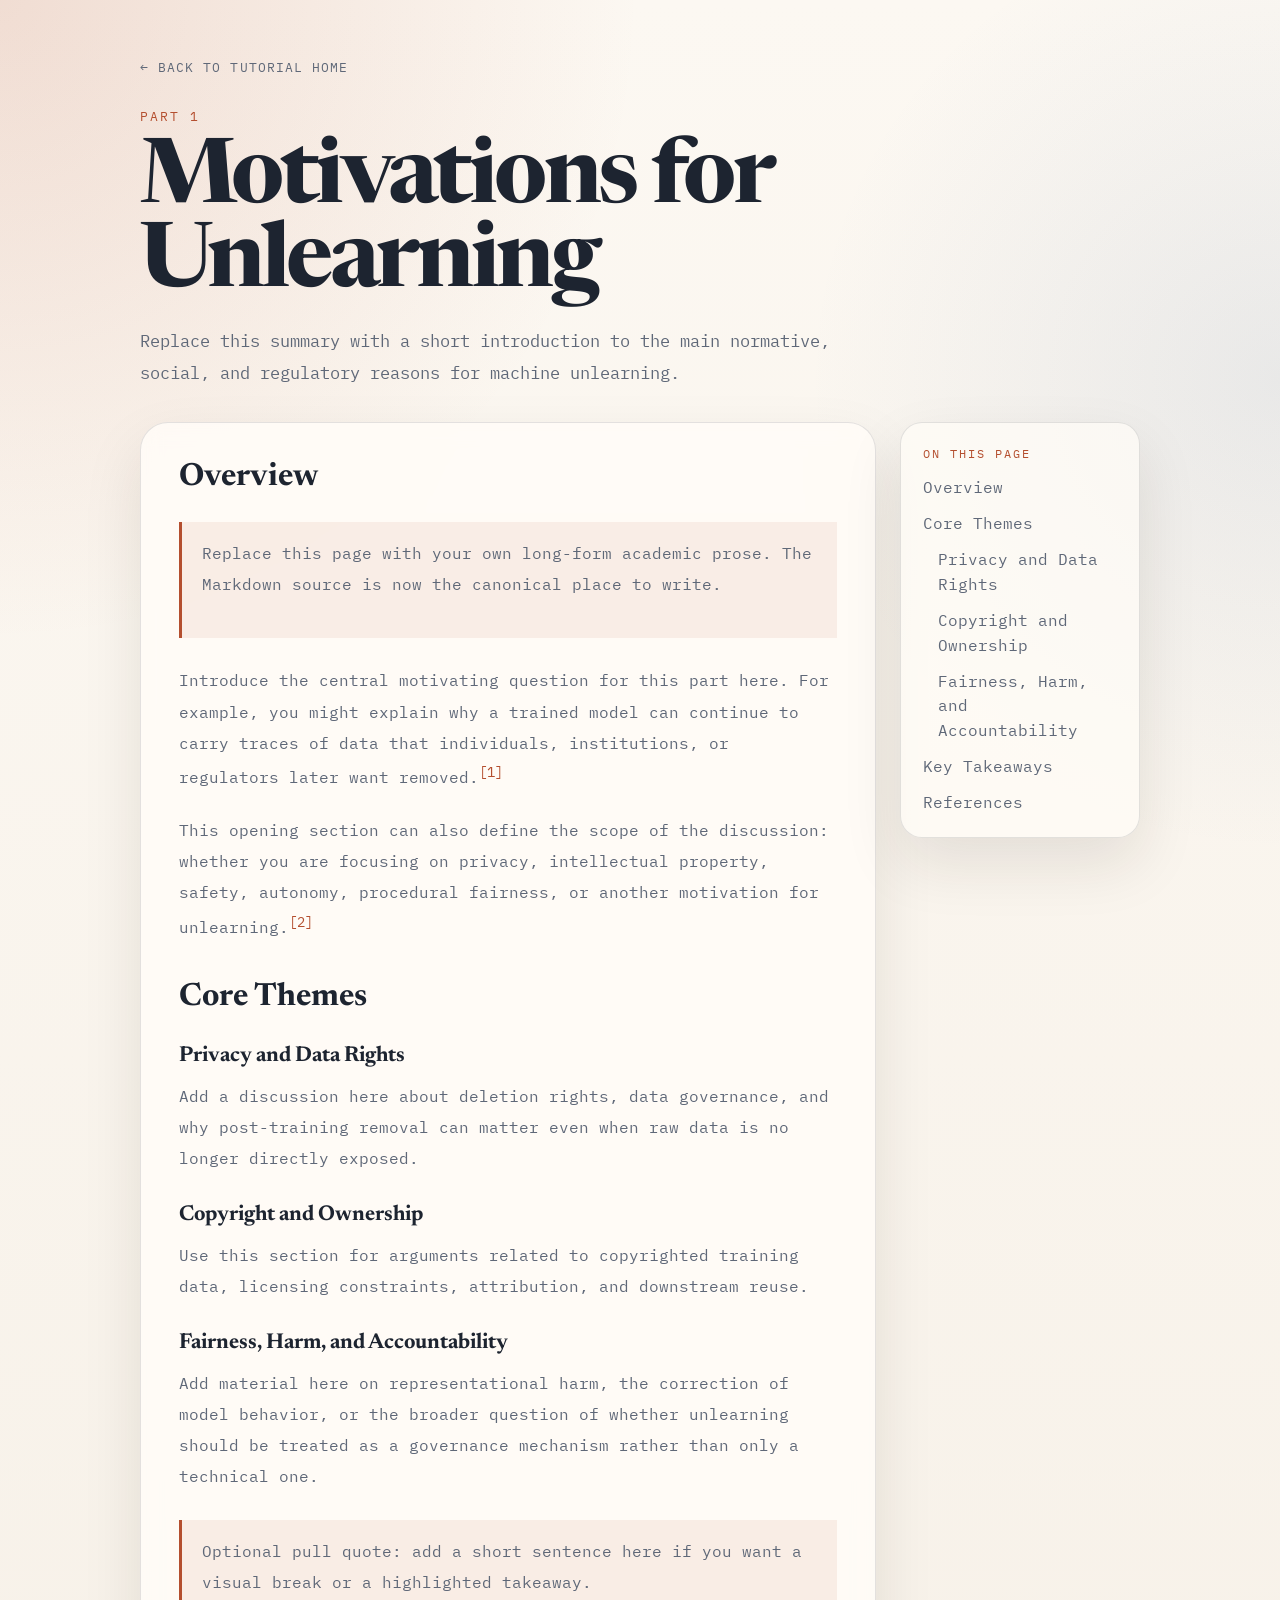
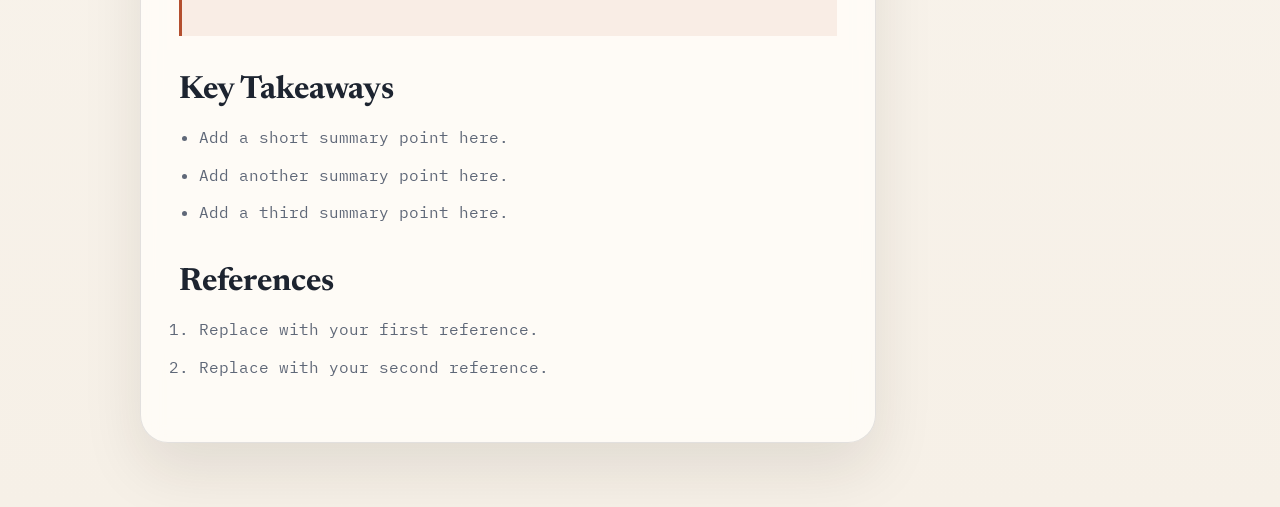
==== part-1-motivations-for-unlearning.html @ 7aaa1b95 "update" ====
<!-- Generated from content/part-1-motivations-for-unlearning.md by scripts/build_site.py -->
<!DOCTYPE html>
<html lang="en">
  <head>
    <meta charset="UTF-8" />
    <meta name="viewport" content="width=device-width, initial-scale=1.0" />
    <title>Motivations for Unlearning | Unlearning Data at Scale</title>
    <meta name="description" content="Part 1 of Unlearning Data at Scale: Motivations for unlearning." />
    <link rel="preconnect" href="https://fonts.googleapis.com" />
    <link rel="preconnect" href="https://fonts.gstatic.com" crossorigin />
    <link
      href="https://fonts.googleapis.com/css2?family=IBM+Plex+Mono:wght@400;500&family=Newsreader:opsz,wght@6..72,500;6..72,700&display=swap"
      rel="stylesheet"
    />
    <link rel="stylesheet" href="article.css" />
  </head>
  <body>
    <div class="article-shell">
      <header class="article-header">
        <a class="back-link" href="index.html">← Back to tutorial home</a>
        <p class="article-kicker">Part 1</p>
        <h1 class="article-title">Motivations for Unlearning</h1>
        <p class="article-dek">Replace this summary with a short introduction to the main normative, social, and regulatory reasons for machine unlearning.</p>
      </header>

      <main class="article-layout">
        <article class="article-body">
          <h2 id="overview">Overview</h2>
          <blockquote><p>Replace this page with your own long-form academic prose. The Markdown source is now the canonical place to write.</p></blockquote>
          <p>Introduce the central motivating question for this part here. For example, you might explain why a trained model can continue to carry traces of data that individuals, institutions, or regulators later want removed.<a class="citation" href="#ref-1">[1]</a></p>
          <p>This opening section can also define the scope of the discussion: whether you are focusing on privacy, intellectual property, safety, autonomy, procedural fairness, or another motivation for unlearning.<a class="citation" href="#ref-2">[2]</a></p>
          <h2 id="sections">Core Themes</h2>
          <h3 id="privacy">Privacy and Data Rights</h3>
          <p>Add a discussion here about deletion rights, data governance, and why post-training removal can matter even when raw data is no longer directly exposed.</p>
          <h3 id="copyright">Copyright and Ownership</h3>
          <p>Use this section for arguments related to copyrighted training data, licensing constraints, attribution, and downstream reuse.</p>
          <h3 id="fairness">Fairness, Harm, and Accountability</h3>
          <p>Add material here on representational harm, the correction of model behavior, or the broader question of whether unlearning should be treated as a governance mechanism rather than only a technical one.</p>
          <blockquote><p>Optional pull quote: add a short sentence here if you want a visual break or a highlighted takeaway.</p></blockquote>
          <h2 id="takeaways">Key Takeaways</h2>
          <ul>
            <li>Add a short summary point here.</li>
            <li>Add another summary point here.</li>
            <li>Add a third summary point here.</li>
          </ul>
          <h2 id="references">References</h2>
          <ol>
            <li id="ref-1">Replace with your first reference.</li>
            <li id="ref-2">Replace with your second reference.</li>
          </ol>
        </article>

        <aside class="article-aside">
          <p class="aside-label">On This Page</p>
          <ul class="aside-list">
            <li class="toc-item"><a href="#overview">Overview</a></li>
            <li class="toc-item"><a href="#sections">Core Themes</a></li>
            <li class="toc-item toc-subitem"><a href="#privacy">Privacy and Data Rights</a></li>
            <li class="toc-item toc-subitem"><a href="#copyright">Copyright and Ownership</a></li>
            <li class="toc-item toc-subitem"><a href="#fairness">Fairness, Harm, and Accountability</a></li>
            <li class="toc-item"><a href="#takeaways">Key Takeaways</a></li>
            <li class="toc-item"><a href="#references">References</a></li>
          </ul>
        </aside>
      </main>
    </div>
  </body>
</html>
---- article.css ----
:root {
  --bg: #f6f0e7;
  --panel: rgba(255, 252, 247, 0.88);
  --ink: #1d2430;
  --muted: #5f6878;
  --line: rgba(29, 36, 48, 0.12);
  --accent: #b44f2f;
  --accent-soft: rgba(180, 79, 47, 0.08);
  --shadow: 0 26px 60px rgba(40, 33, 23, 0.1);
}

* {
  box-sizing: border-box;
}

html {
  min-height: 100%;
  background:
    radial-gradient(circle at top left, rgba(180, 79, 47, 0.16), transparent 26%),
    radial-gradient(circle at right 18%, rgba(75, 110, 160, 0.1), transparent 22%),
    linear-gradient(180deg, #fcf8f2 0%, var(--bg) 100%);
}

body {
  margin: 0;
  min-height: 100vh;
  color: var(--ink);
  font-family: "IBM Plex Mono", monospace;
}

a {
  color: inherit;
}

.article-shell {
  width: min(1000px, calc(100% - 2rem));
  margin: 0 auto;
  padding: 2rem 0 4rem;
}

.article-header {
  padding: 1.5rem 0 2rem;
}

.back-link {
  display: inline-flex;
  align-items: center;
  gap: 0.45rem;
  color: var(--muted);
  text-decoration: none;
  font-size: 0.82rem;
  letter-spacing: 0.08em;
  text-transform: uppercase;
}

.back-link:hover,
.back-link:focus-visible {
  color: var(--accent);
}

.article-kicker {
  margin: 2rem 0 0.85rem;
  color: var(--accent);
  font-size: 0.8rem;
  letter-spacing: 0.16em;
  text-transform: uppercase;
}

.article-title,
.article-body h2,
.article-body h3,
.reference-title {
  font-family: "Newsreader", serif;
}

.article-title {
  margin: 0;
  max-width: 14ch;
  font-size: clamp(3rem, 8vw, 5.6rem);
  line-height: 0.94;
  letter-spacing: -0.04em;
}

.article-dek {
  max-width: 44rem;
  margin: 1.2rem 0 0;
  color: var(--muted);
  font-size: 1.05rem;
  line-height: 1.9;
}

.article-layout {
  display: grid;
  grid-template-columns: minmax(0, 1fr) 240px;
  gap: 1.5rem;
  align-items: start;
}

.article-body {
  padding: 2.4rem;
  border: 1px solid var(--line);
  border-radius: 28px;
  background: var(--panel);
  box-shadow: var(--shadow);
  backdrop-filter: blur(10px);
}

.article-body p {
  margin: 0 0 1.35rem;
  color: var(--muted);
  font-size: 1rem;
  line-height: 1.95;
}

.article-body h2 {
  margin: 2.4rem 0 0.9rem;
  font-size: 2rem;
  line-height: 1.05;
  color: var(--ink);
}

.article-body h3 {
  margin: 1.8rem 0 0.75rem;
  font-size: 1.35rem;
  line-height: 1.15;
  color: var(--ink);
}

.article-body h2:first-child {
  margin-top: 0;
}

.article-body ul,
.article-body ol {
  margin: 0 0 1.35rem;
  padding-left: 1.25rem;
}

.article-body li {
  color: var(--muted);
  line-height: 1.9;
  margin-bottom: 0.45rem;
}

.article-body blockquote {
  margin: 1.7rem 0;
  padding: 1rem 1.2rem;
  border-left: 3px solid var(--accent);
  background: var(--accent-soft);
  color: var(--ink);
}

.article-body hr {
  border: 0;
  border-top: 1px solid var(--line);
  margin: 2rem 0;
}

.citation {
  color: var(--accent);
  text-decoration: none;
  font-size: 0.88em;
  vertical-align: super;
}

.article-aside {
  position: sticky;
  top: 1.5rem;
  padding: 1.4rem;
  border: 1px solid var(--line);
  border-radius: 22px;
  background: rgba(255, 252, 247, 0.72);
  box-shadow: var(--shadow);
}

.aside-label {
  margin: 0 0 0.85rem;
  color: var(--accent);
  font-size: 0.78rem;
  letter-spacing: 0.16em;
  text-transform: uppercase;
}

.aside-list {
  list-style: none;
  margin: 0;
  padding: 0;
}

.aside-list li + li {
  margin-top: 0.7rem;
}

.toc-subitem {
  padding-left: 0.9rem;
}

.aside-list a {
  color: var(--muted);
  text-decoration: none;
  line-height: 1.55;
}

.aside-list a:hover,
.aside-list a:focus-visible {
  color: var(--ink);
  text-decoration: underline;
  text-underline-offset: 0.18em;
}

.references {
  margin-top: 2.6rem;
  padding-top: 1.5rem;
  border-top: 1px solid var(--line);
}

.reference-title {
  margin: 0 0 1rem;
  font-size: 1.7rem;
  color: var(--ink);
}

.reference-list {
  margin: 0;
  padding-left: 1.2rem;
}

.reference-list li {
  margin-bottom: 0.7rem;
}

.article-body code {
  padding: 0.05rem 0.32rem;
  border-radius: 6px;
  background: rgba(29, 36, 48, 0.07);
  color: var(--ink);
  font-size: 0.92em;
}

.article-body strong {
  color: var(--ink);
}

@media (max-width: 900px) {
  .article-layout {
    grid-template-columns: 1fr;
  }

  .article-aside {
    position: static;
  }
}

@media (max-width: 700px) {
  .article-shell {
    width: min(100% - 1rem, 1000px);
    padding-top: 1rem;
  }

  .article-body {
    padding: 1.5rem;
    border-radius: 22px;
  }

  .article-title {
    font-size: clamp(2.6rem, 13vw, 4rem);
  }
}
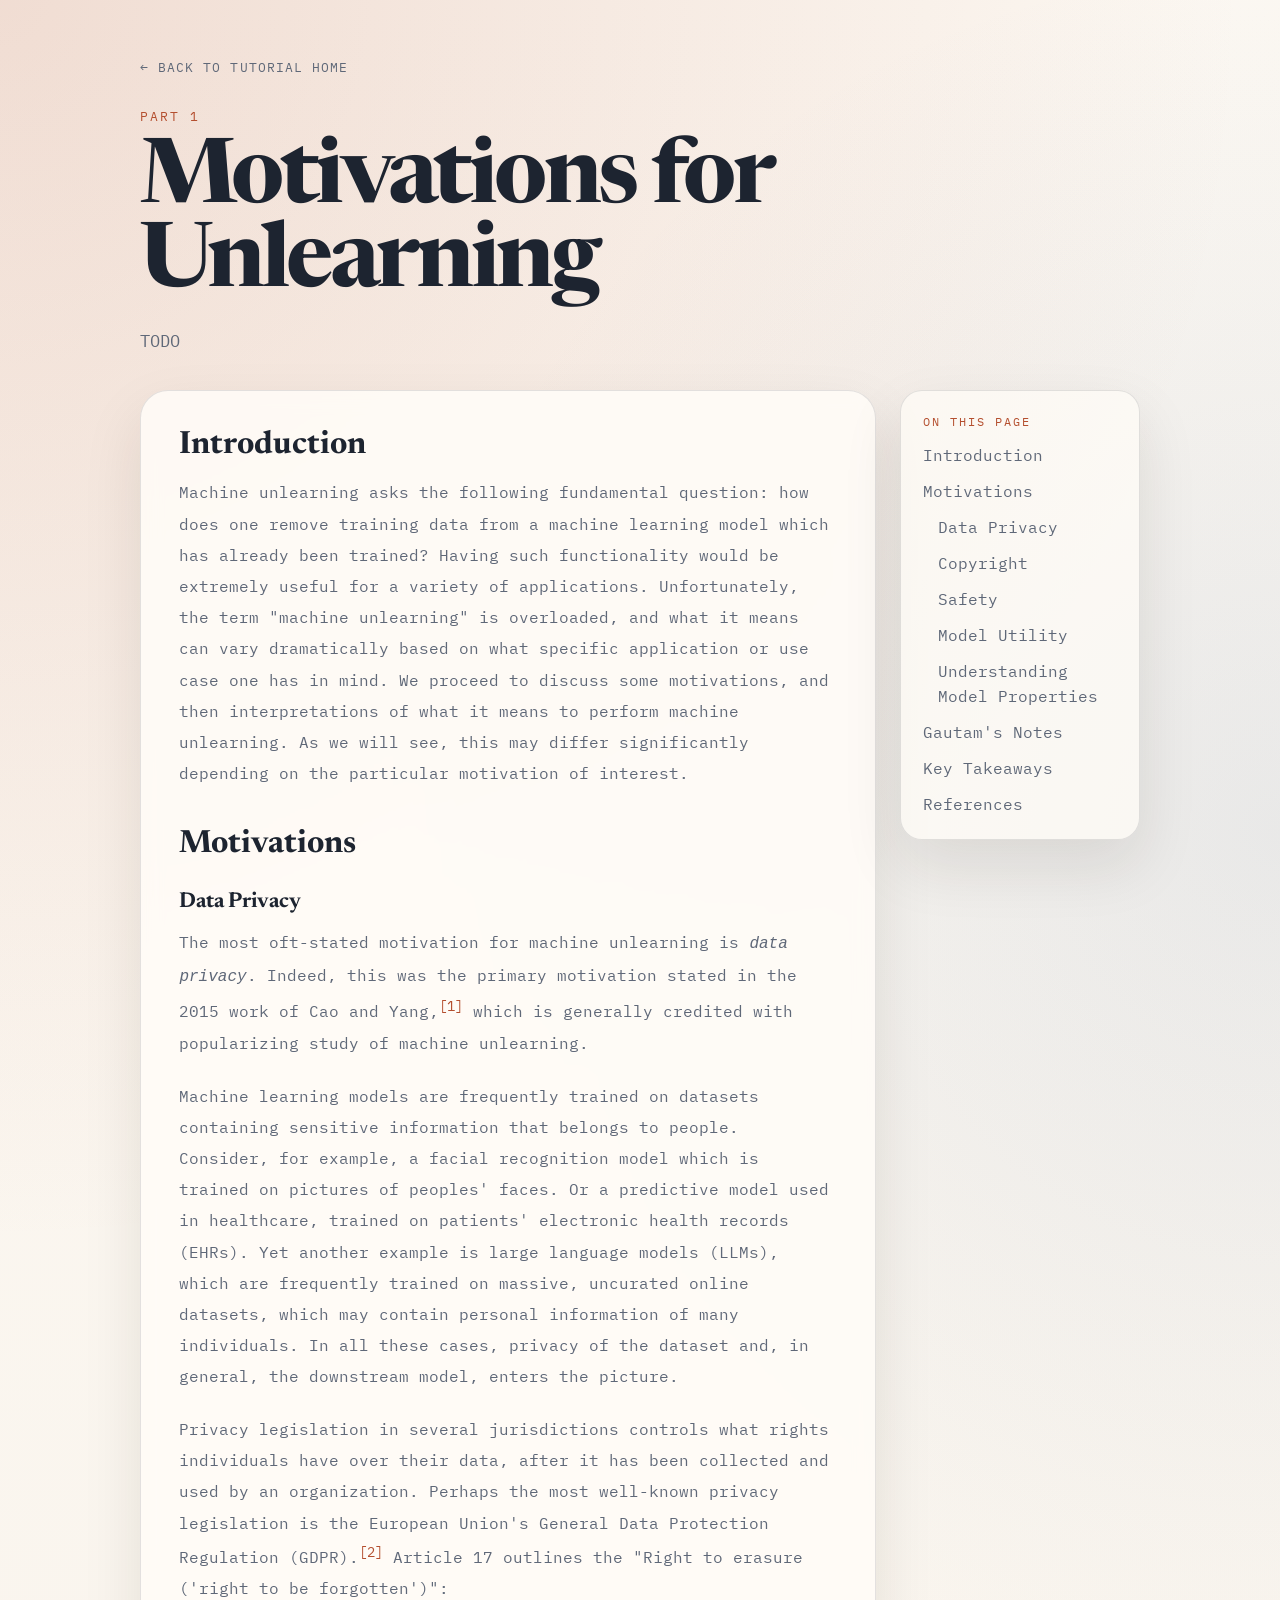
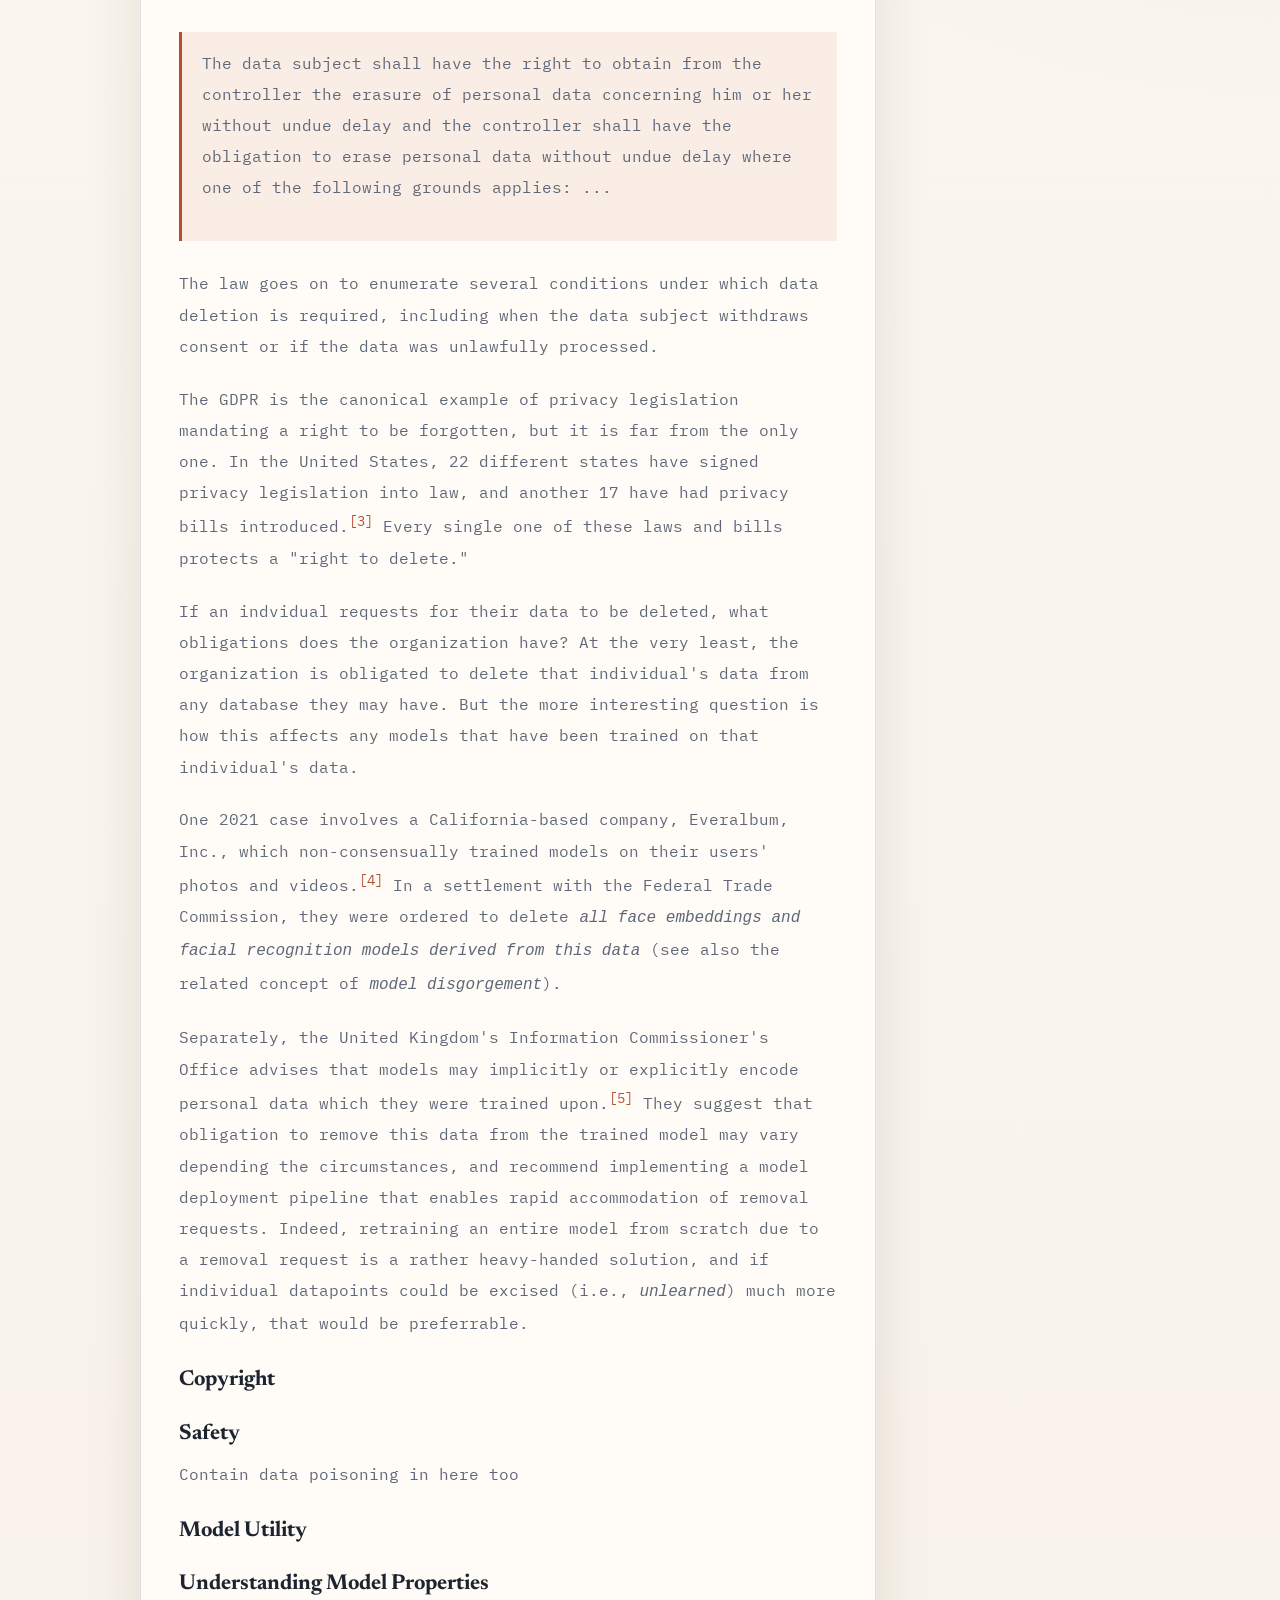
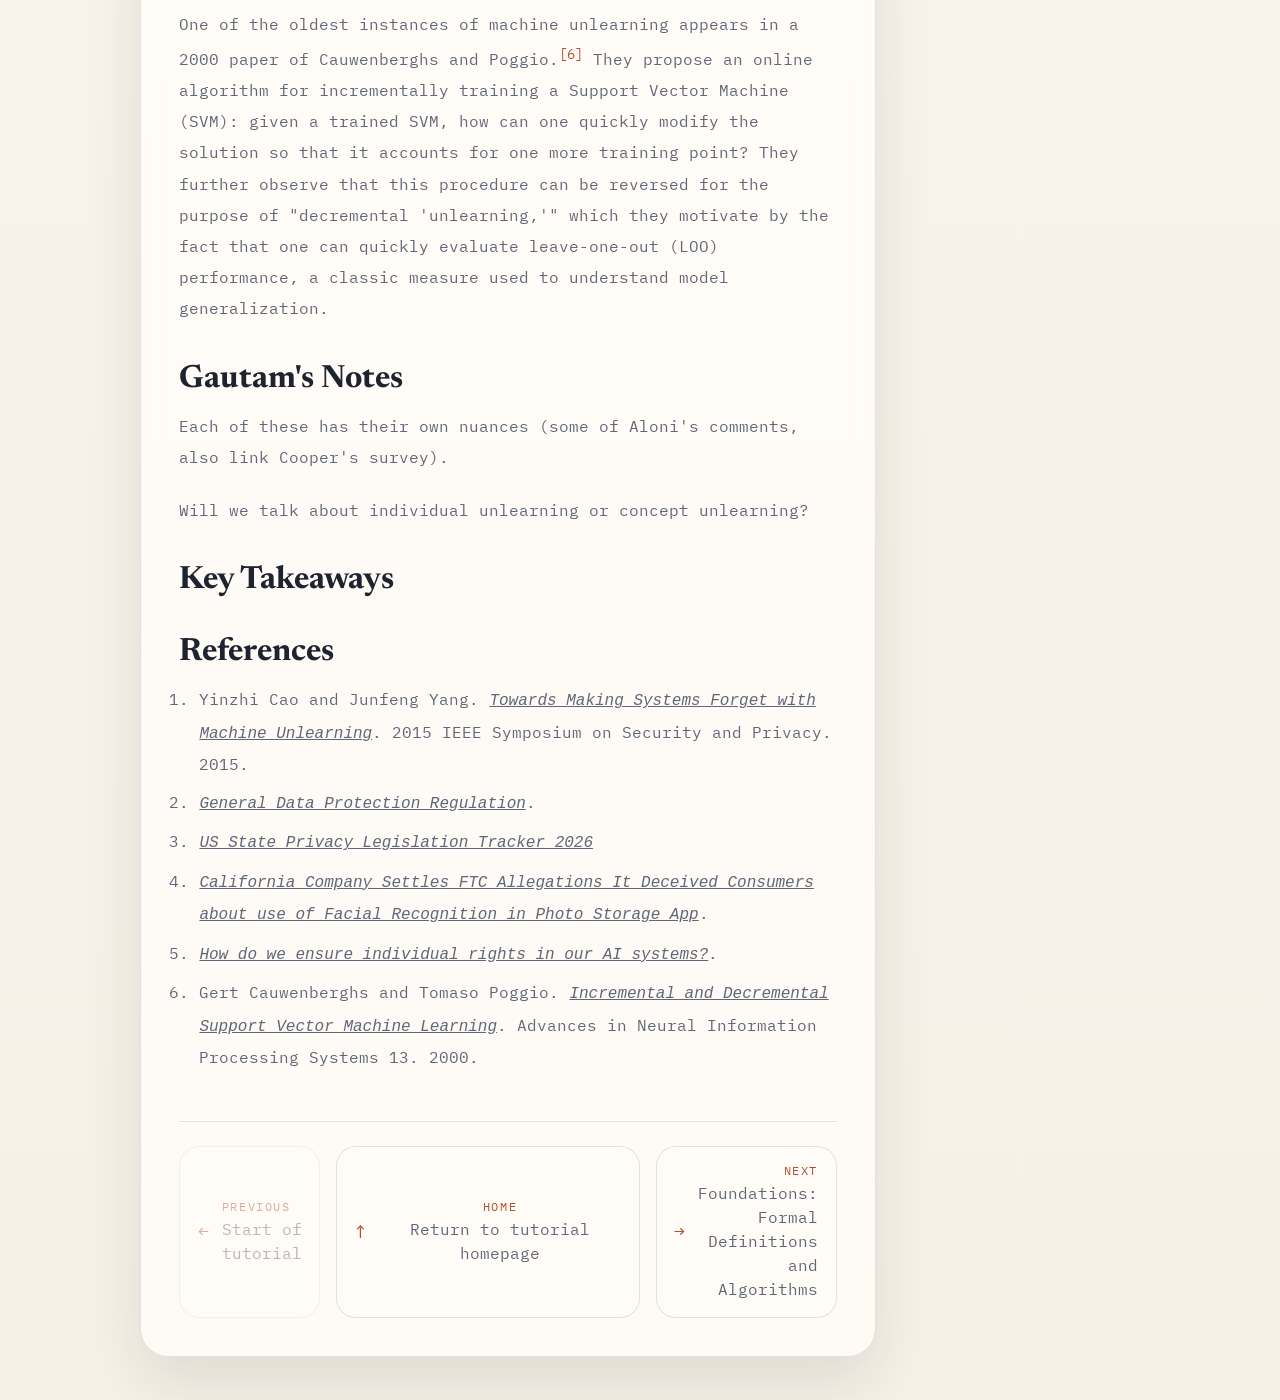
==== commit 2128f9bc: "fix site" ====
--- a/part-1-motivations-for-unlearning.html
+++ b/part-1-motivations-for-unlearning.html
@@ -20,44 +20,62 @@
         <a class="back-link" href="index.html">← Back to tutorial home</a>
         <p class="article-kicker">Part 1</p>
         <h1 class="article-title">Motivations for Unlearning</h1>
-        <p class="article-dek">Replace this summary with a short introduction to the main normative, social, and regulatory reasons for machine unlearning.</p>
+        <p class="article-dek">TODO</p>
       </header>
 
       <main class="article-layout">
         <article class="article-body">
-          <h2 id="overview">Overview</h2>
-          <blockquote><p>Replace this page with your own long-form academic prose. The Markdown source is now the canonical place to write.</p></blockquote>
-          <p>Introduce the central motivating question for this part here. For example, you might explain why a trained model can continue to carry traces of data that individuals, institutions, or regulators later want removed.<a class="citation" href="#ref-1">[1]</a></p>
-          <p>This opening section can also define the scope of the discussion: whether you are focusing on privacy, intellectual property, safety, autonomy, procedural fairness, or another motivation for unlearning.<a class="citation" href="#ref-2">[2]</a></p>
-          <h2 id="sections">Core Themes</h2>
-          <h3 id="privacy">Privacy and Data Rights</h3>
-          <p>Add a discussion here about deletion rights, data governance, and why post-training removal can matter even when raw data is no longer directly exposed.</p>
-          <h3 id="copyright">Copyright and Ownership</h3>
-          <p>Use this section for arguments related to copyrighted training data, licensing constraints, attribution, and downstream reuse.</p>
-          <h3 id="fairness">Fairness, Harm, and Accountability</h3>
-          <p>Add material here on representational harm, the correction of model behavior, or the broader question of whether unlearning should be treated as a governance mechanism rather than only a technical one.</p>
-          <blockquote><p>Optional pull quote: add a short sentence here if you want a visual break or a highlighted takeaway.</p></blockquote>
+          <h2 id="introduction">Introduction</h2>
+          <p>Machine unlearning asks the following fundamental question: how does one remove training data from a machine learning model which has already been trained? Having such functionality would be extremely useful for a variety of applications. Unfortunately, the term &quot;machine unlearning&quot; is overloaded, and what it means can vary dramatically based on what specific application or use case one has in mind. We proceed to discuss some motivations, and then interpretations of what it means to perform machine unlearning. As we will see, this may differ significantly depending on the particular motivation of interest.</p>
+          <h2 id="motivations">Motivations</h2>
+          <h3 id="privacy">Data Privacy</h3>
+          <p>The most oft-stated motivation for machine unlearning is <em>data privacy</em>. Indeed, this was the primary motivation stated in the 2015 work of Cao and Yang,<a class="citation" href="#CY15">[1]</a> which is generally credited with popularizing study of machine unlearning.</p>
+          <p>Machine learning models are frequently trained on datasets containing sensitive information that belongs to people. Consider, for example, a facial recognition model which is trained on pictures of peoples&#x27; faces. Or a predictive model used in healthcare, trained on patients&#x27; electronic health records (EHRs). Yet another example is large language models (LLMs), which are frequently trained on massive, uncurated online datasets, which may contain personal information of many individuals. In all these cases, privacy of the dataset and, in general, the downstream model, enters the picture.</p>
+          <p>Privacy legislation in several jurisdictions controls what rights individuals have over their data, after it has been collected and used by an organization. Perhaps the most well-known privacy legislation is the European Union&#x27;s General Data Protection Regulation (GDPR).<a class="citation" href="#gdpr">[2]</a> Article 17 outlines the &quot;Right to erasure (&#x27;right to be forgotten&#x27;)&quot;:</p>
+          <blockquote><p>The data subject shall have the right to obtain from the controller the erasure of personal data concerning him or her without undue delay and the controller shall have the obligation to erase personal data without undue delay where one of the following grounds applies: ...</p></blockquote>
+          <p>The law goes on to enumerate several conditions under which data deletion is required, including when the data subject withdraws consent or if the data was unlawfully processed.</p>
+          <p>The GDPR is the canonical example of privacy legislation mandating a right to be forgotten, but it is far from the only one. In the United States, 22 different states have signed privacy legislation into law, and another 17 have had privacy bills introduced.<a class="citation" href="#iapp">[3]</a> Every single one of these laws and bills protects a &quot;right to delete.&quot;</p>
+          <p>If an indvidual requests for their data to be deleted, what obligations does the organization have? At the very least, the organization is obligated to delete that individual&#x27;s data from any database they may have. But the more interesting question is how this affects any models that have been trained on that individual&#x27;s data.</p>
+          <p>One 2021 case involves a California-based company, Everalbum, Inc., which non-consensually trained models on their users&#x27; photos and videos.<a class="citation" href="#ftc">[4]</a> In a settlement with the Federal Trade Commission, they were ordered to delete <em>all face embeddings and facial recognition models derived from this data</em> (see also the related concept of <em>model disgorgement</em>).</p>
+          <p>Separately, the United Kingdom&#x27;s Information Commissioner&#x27;s Office advises that models may implicitly or explicitly encode personal data which they were trained upon.<a class="citation" href="#ico">[5]</a> They suggest that obligation to remove this data from the trained model may vary depending the circumstances, and recommend implementing a model deployment pipeline that enables rapid accommodation of removal requests. Indeed, retraining an entire model from scratch due to a removal request is a rather heavy-handed solution, and if individual datapoints could be excised (i.e., <em>unlearned</em>) much more quickly, that would be preferrable.</p>
+          <h3 id="copyright">Copyright</h3>
+          <h3 id="safety">Safety</h3>
+          <p>Contain data poisoning in here too</p>
+          <h3 id="model-utility">Model Utility</h3>
+          <h3 id="understanding-model-properties">Understanding Model Properties</h3>
+          <p>One of the oldest instances of machine unlearning appears in a 2000 paper of Cauwenberghs and Poggio.<a class="citation" href="#CP00">[6]</a> They propose an online algorithm for incrementally training a Support Vector Machine (SVM): given a trained SVM, how can one quickly modify the solution so that it accounts for one more training point? They further observe that this procedure can be reversed for the purpose of &quot;decremental &#x27;unlearning,&#x27;&quot; which they motivate by the fact that one can quickly evaluate leave-one-out (LOO) performance, a classic measure used to understand model generalization.</p>
+          <h2 id="gautam-s-notes">Gautam&#x27;s Notes</h2>
+          <p>Each of these has their own nuances (some of Aloni&#x27;s comments, also link Cooper&#x27;s survey).</p>
+          <p>Will we talk about individual unlearning or concept unlearning?</p>
           <h2 id="takeaways">Key Takeaways</h2>
-          <ul>
-            <li>Add a short summary point here.</li>
-            <li>Add another summary point here.</li>
-            <li>Add a third summary point here.</li>
-          </ul>
           <h2 id="references">References</h2>
           <ol>
-            <li id="ref-1">Replace with your first reference.</li>
-            <li id="ref-2">Replace with your second reference.</li>
+            <li id="CY15">Yinzhi Cao and Junfeng Yang. <a href="https://ieeexplore.ieee.org/document/7163042"><em>Towards Making Systems Forget with Machine Unlearning</em></a>. 2015 IEEE Symposium on Security and Privacy. 2015.</li>
+            <li id="gdpr"><a href="https://gdpr-info.eu/"><em>General Data Protection Regulation</em></a>.</li>
+            <li id="iapp"><a href="https://iapp.org/resources/article/us-state-privacy-legislation-tracker"><em>US State Privacy Legislation Tracker 2026</em></a></li>
+            <li id="ftc"><a href="https://www.ftc.gov/news-events/news/press-releases/2021/01/california-company-settles-ftc-allegations-it-deceived-consumers-about-use-facial-recognition-photo"><em>California Company Settles FTC Allegations It Deceived Consumers about use of Facial Recognition in Photo Storage App</em></a>.</li>
+            <li id="ico"><a href="https://ico.org.uk/for-organisations/uk-gdpr-guidance-and-resources/artificial-intelligence/guidance-on-ai-and-data-protection/how-do-we-ensure-individual-rights-in-our-ai-systems/"><em>How do we ensure individual rights in our AI systems?</em></a>.</li>
+            <li id="CP00">Gert Cauwenberghs and Tomaso Poggio. <a href="https://papers.nips.cc/paper_files/paper/2000/hash/155fa09596c7e18e50b58eb7e0c6ccb4-Abstract.html"><em>Incremental and Decremental Support Vector Machine Learning</em></a>. Advances in Neural Information Processing Systems 13. 2000.</li>
           </ol>
+
+          <nav class="article-pager" aria-label="Tutorial navigation">
+            <a class="pager-link pager-link-prev pager-link-disabled" href="#"><span class="pager-content"><span class="pager-arrow">←</span><span class="pager-meta"><span class="pager-label">Previous</span><span class="pager-title">Start of tutorial</span></span></span></a>
+            <a class="pager-link pager-link-home" href="index.html"><span class="pager-content"><span class="pager-arrow">↑</span><span class="pager-meta"><span class="pager-label">Home</span><span class="pager-title">Return to tutorial homepage</span></span></span></a>
+            <a class="pager-link pager-link-next" href="part-2-foundations-formal-definitions-and-algorithms.html"><span class="pager-content"><span class="pager-arrow">→</span><span class="pager-meta"><span class="pager-label">Next</span><span class="pager-title">Foundations: Formal Definitions and Algorithms</span></span></span></a>
+          </nav>
         </article>
 
         <aside class="article-aside">
           <p class="aside-label">On This Page</p>
           <ul class="aside-list">
-            <li class="toc-item"><a href="#overview">Overview</a></li>
-            <li class="toc-item"><a href="#sections">Core Themes</a></li>
-            <li class="toc-item toc-subitem"><a href="#privacy">Privacy and Data Rights</a></li>
-            <li class="toc-item toc-subitem"><a href="#copyright">Copyright and Ownership</a></li>
-            <li class="toc-item toc-subitem"><a href="#fairness">Fairness, Harm, and Accountability</a></li>
+            <li class="toc-item"><a href="#introduction">Introduction</a></li>
+            <li class="toc-item"><a href="#motivations">Motivations</a></li>
+            <li class="toc-item toc-subitem"><a href="#privacy">Data Privacy</a></li>
+            <li class="toc-item toc-subitem"><a href="#copyright">Copyright</a></li>
+            <li class="toc-item toc-subitem"><a href="#safety">Safety</a></li>
+            <li class="toc-item toc-subitem"><a href="#model-utility">Model Utility</a></li>
+            <li class="toc-item toc-subitem"><a href="#understanding-model-properties">Understanding Model Properties</a></li>
+            <li class="toc-item"><a href="#gautam-s-notes">Gautam&#x27;s Notes</a></li>
             <li class="toc-item"><a href="#takeaways">Key Takeaways</a></li>
             <li class="toc-item"><a href="#references">References</a></li>
           </ul>
--- a/article.css
+++ b/article.css
@@ -241,6 +241,91 @@
   color: var(--ink);
 }
 
+.article-pager {
+  display: grid;
+  grid-template-columns: 1fr auto 1fr;
+  gap: 1rem;
+  align-items: stretch;
+  margin-top: 3rem;
+  padding-top: 1.5rem;
+  border-top: 1px solid var(--line);
+}
+
+.pager-link {
+  display: flex;
+  min-height: 5.5rem;
+  padding: 1rem 1.1rem;
+  border: 1px solid var(--line);
+  border-radius: 20px;
+  background: rgba(255, 252, 247, 0.72);
+  color: var(--ink);
+  text-decoration: none;
+}
+
+.pager-link:hover,
+.pager-link:focus-visible {
+  border-color: rgba(180, 79, 47, 0.35);
+}
+
+.pager-link-prev {
+  justify-content: flex-start;
+}
+
+.pager-link-home {
+  justify-content: center;
+  align-items: center;
+  min-width: 10rem;
+  text-align: center;
+}
+
+.pager-link-next {
+  justify-content: flex-end;
+}
+
+.pager-link-disabled {
+  opacity: 0.45;
+  pointer-events: none;
+}
+
+.pager-content {
+  display: flex;
+  align-items: center;
+  gap: 0.8rem;
+  width: 100%;
+}
+
+.pager-link-next .pager-content {
+  justify-content: flex-end;
+  text-align: right;
+}
+
+.pager-link-home .pager-content {
+  justify-content: center;
+}
+
+.pager-arrow {
+  color: var(--accent);
+  font-size: 1.1rem;
+  line-height: 1;
+}
+
+.pager-meta {
+  display: grid;
+  gap: 0.18rem;
+}
+
+.pager-label {
+  color: var(--accent);
+  font-size: 0.72rem;
+  letter-spacing: 0.14em;
+  text-transform: uppercase;
+}
+
+.pager-title {
+  color: var(--muted);
+  line-height: 1.5;
+}
+
 @media (max-width: 900px) {
   .article-layout {
     grid-template-columns: 1fr;
@@ -262,6 +347,22 @@
     border-radius: 22px;
   }
 
+  .article-pager {
+    grid-template-columns: 1fr;
+  }
+
+  .pager-link,
+  .pager-link-next,
+  .pager-link-home {
+    justify-content: flex-start;
+  }
+
+  .pager-link-next .pager-content,
+  .pager-link-home .pager-content {
+    justify-content: flex-start;
+    text-align: left;
+  }
+
   .article-title {
     font-size: clamp(2.6rem, 13vw, 4rem);
   }
